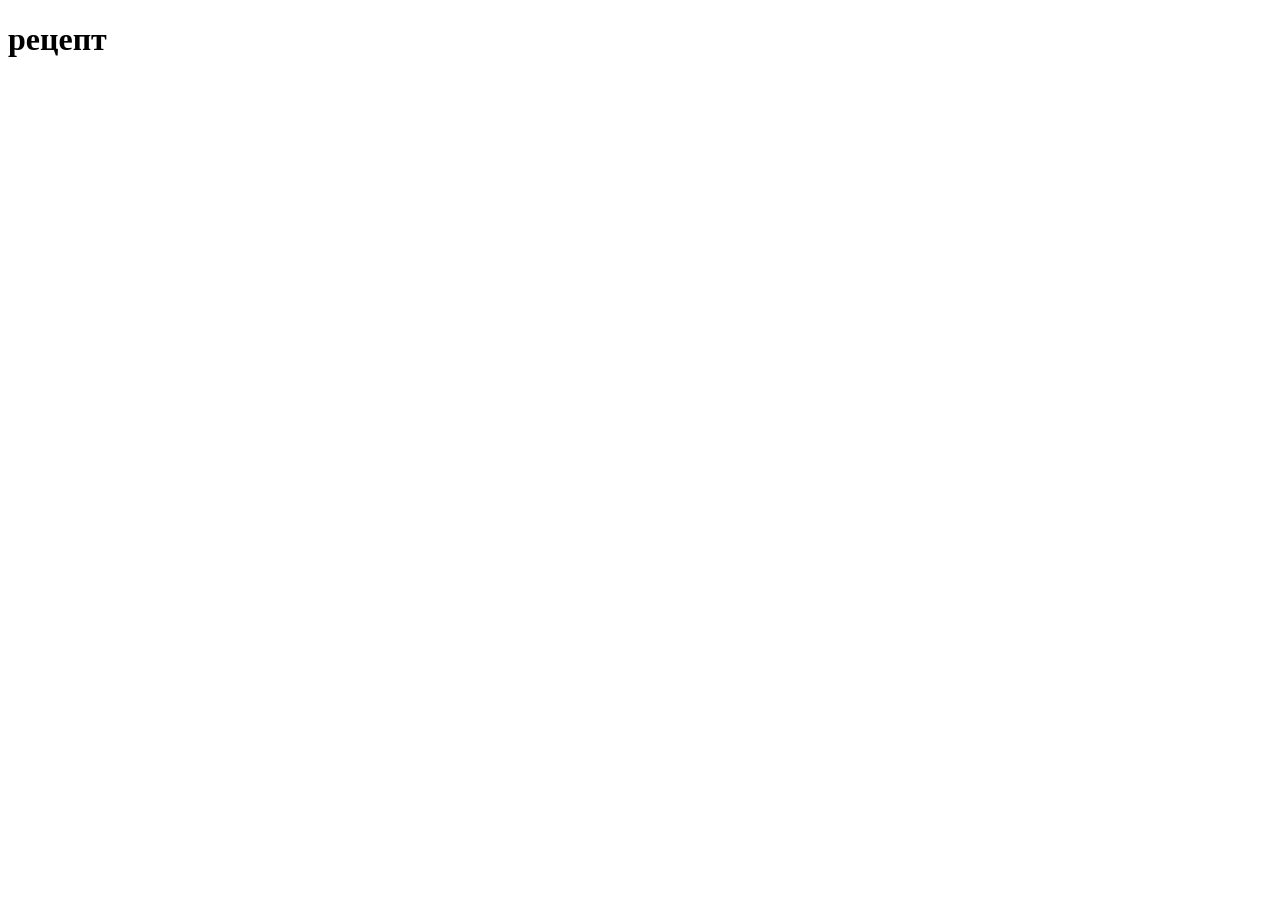
==== index.html @ b76c08ce "Add files via upload" ====
<!DOCTYPE html>
<html lang="en">
<head>
    <meta charset="UTF-8">
    <meta name="viewport" content="width=device-width, initial-scale=1.0">
    <title>cucumbers-website</title>
</head>
<body>
    <h1>рецепт</h1>
</body>
</html>
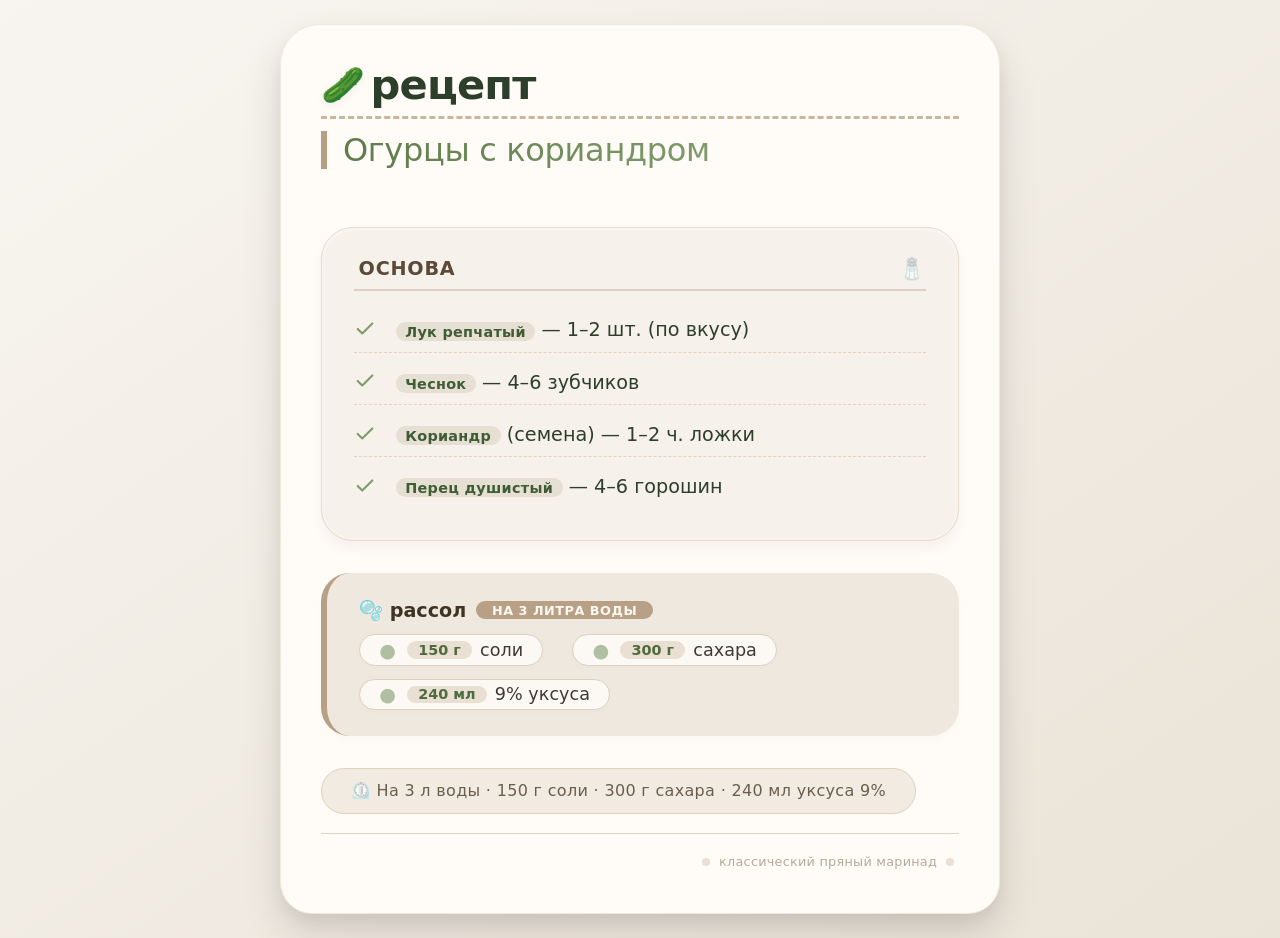
==== commit 2035b1da: "Update index.html" ====
--- a/index.html
+++ b/index.html
@@ -1,11 +1,54 @@
 <!DOCTYPE html>
-<html lang="en">
+<html lang="ru">
 <head>
-    <meta charset="UTF-8">
-    <meta name="viewport" content="width=device-width, initial-scale=1.0">
-    <title>cucumbers-website</title>
+  <meta charset="UTF-8">
+  <meta name="viewport" content="width=device-width, initial-scale=1.0">
+  <link rel="stylesheet" href="./css/style.css">
+  <title>Огурцы с кориандром · рецепт</title>
+  <style>
+    /* Общий сброс и шрифт */
+    
+  </style>
 </head>
 <body>
+  <div class="recipe-card">
     <h1>рецепт</h1>
+    <h2>Огурцы с кориандром</h2>
+    
+    <!-- Основной список ингредиентов (овощи, специи) -->
+    <div class="ingredient-list">
+      <h3> основа</h3>
+      <ul>
+        <li><strong>Лук репчатый</strong> — 1–2 шт. (по вкусу)</li>
+        <li><strong>Чеснок</strong> — 4–6 зубчиков</li>
+        <li><strong>Кориандр</strong> (семена) — 1–2 ч. ложки</li>
+        <li><strong>Перец душистый</strong> — 4–6 горошин</li>
+      </ul>
+    </div>
+
+    <!-- Рассол: вода, соль, сахар, уксус -->
+    <div class="brine-list">
+      <div class="brine-title">
+        🫧 рассол
+        <span>на 3 литра воды</span>
+      </div>
+      <ul class="brine-items">
+        <li><strong>150 г</strong> соли</li>
+        <li><strong>300 г</strong> сахара</li>
+        <li><strong>240 мл</strong> 9% уксуса</li>
+      </ul>
+    </div>
+
+    <!-- дополнительная информация (небольшая подсказка) -->
+    <div class="meta-note">
+      На 3 л воды · 150 г соли · 300 г сахара · 240 мл уксуса 9%
+    </div>
+
+    <footer>
+      <span class="decor-dot"></span> 
+      классический пряный маринад 
+      <span class="decor-dot"></span>
+    </footer>
+  </div>
 </body>
-</html>+</html>
--- a/css/style.css
+++ b/css/style.css
@@ -0,0 +1,276 @@
+* {
+      margin: 0;
+      padding: 0;
+      box-sizing: border-box;
+    }
+
+    body {
+      background: linear-gradient(145deg, #f8f5f0 0%, #eae3d7 100%);
+      min-height: 100vh;
+      display: flex;
+      justify-content: center;
+      align-items: center;
+      font-family: 'Segoe UI', Roboto, system-ui, -apple-system, sans-serif;
+      padding: 1.5rem;
+    }
+
+    /* Карточка рецепта */
+    .recipe-card {
+      max-width: 720px;
+      width: 100%;
+      background: #ffffffdd;
+      backdrop-filter: blur(6px);
+      background: #fffbf7;
+      border-radius: 2.5rem 2.5rem 2rem 2rem;
+      box-shadow: 0 20px 40px rgba(0, 0, 0, 0.12), 0 8px 20px rgba(0, 0, 0, 0.06);
+      padding: 2.2rem 2.5rem 2.8rem;
+      transition: transform 0.2s ease;
+      border: 1px solid #f0e8dc;
+    }
+
+    .recipe-card:hover {
+      transform: scale(1.005);
+      box-shadow: 0 28px 48px rgba(0, 0, 0, 0.10);
+    }
+
+    /* Заголовки */
+    h1 {
+      font-size: 2.6rem;
+      font-weight: 600;
+      letter-spacing: -0.02em;
+      color: #2d3e2b;
+      display: flex;
+      align-items: center;
+      gap: 0.4rem;
+      border-bottom: 3px dashed #c7b7a2;
+      padding-bottom: 0.4rem;
+      margin-bottom: 1rem;
+    }
+
+    h1::before {
+      content: "🥒";
+      font-size: 2.2rem;
+      filter: drop-shadow(0 2px 4px rgba(0,0,0,0.05));
+    }
+
+    h2 {
+      font-size: 2rem;
+      font-weight: 500;
+      color: #4e5f3e;
+      margin-top: -0.2rem;
+      margin-bottom: 1.8rem;
+      padding-left: 0.1rem;
+      letter-spacing: -0.01em;
+      background: linear-gradient(to right, #5d7a4a, #7f9a6b);
+      background-clip: text;
+      -webkit-background-clip: text;
+      -webkit-text-fill-color: transparent;
+      display: inline-block;
+      border-left: 6px solid #b5a084;
+      padding-left: 1rem;
+    }
+
+    /* Группа ингредиентов (список) */
+    .ingredient-list {
+      background: #f6f1ea;
+      border-radius: 2rem;
+      padding: 1.8rem 2rem 2rem;
+      margin: 1.8rem 0 2rem;
+      box-shadow: inset 0 1px 4px rgba(255, 255, 255, 0.8), 0 8px 12px rgba(100, 80, 60, 0.06);
+      border: 1px solid #e6dbcd;
+    }
+
+    .ingredient-list h3 {
+      font-size: 1.2rem;
+      font-weight: 600;
+      text-transform: uppercase;
+      letter-spacing: 0.04em;
+      color: #5b4a38;
+      margin-bottom: 1.2rem;
+      display: flex;
+      align-items: center;
+      gap: 0.5rem;
+      border-bottom: 2px solid #dacfc1;
+      padding-bottom: 0.5rem;
+    }
+
+    .ingredient-list h3::after {
+      content: "🧂";
+      font-size: 1.3rem;
+      margin-left: auto;
+      opacity: 0.6;
+    }
+
+    /* Список ингредиентов — стильный маркированный */
+    .ingredient-list ul {
+      list-style: none;
+      display: flex;
+      flex-direction: column;
+      gap: 0.6rem;
+    }
+
+    .ingredient-list li {
+      font-size: 1.2rem;
+      padding: 0.4rem 0.2rem 0.4rem 2.4rem;
+      background: url('data:image/svg+xml;utf8,<svg xmlns="http://www.w3.org/2000/svg" width="18" height="18" viewBox="0 0 24 24" fill="none" stroke="%237f9a6b" stroke-width="2.2" stroke-linecap="round" stroke-linejoin="round"><path d="M20 7L9 18l-5-5"/></svg>') left center no-repeat;
+      background-size: 1.4rem;
+      background-position: 0 0.45rem;
+      color: #2d3e2b;
+      font-weight: 450;
+      border-bottom: 1px dashed #e2d4c4;
+      transition: all 0.1s;
+      line-height: 1.5;
+    }
+
+    .ingredient-list li:last-child {
+      border-bottom: none;
+    }
+
+    .ingredient-list li strong {
+      font-weight: 600;
+      color: #3f5c34;
+      background: #e6dfd3;
+      padding: 0.1rem 0.6rem;
+      border-radius: 40px;
+      font-size: 0.9rem;
+      letter-spacing: 0.02em;
+      margin-left: 0.2rem;
+    }
+
+    /* Блок с водой, солью, сахаром, уксусом — отдельный список */
+    .brine-list {
+      margin-top: 1.8rem;
+      background: #efe8de;
+      border-radius: 1.8rem;
+      padding: 1.6rem 2rem;
+      border-left: 6px solid #b7a086;
+      box-shadow: 0 4px 6px rgba(0, 0, 0, 0.02);
+    }
+
+    .brine-list .brine-title {
+      font-weight: 600;
+      font-size: 1.2rem;
+      color: #3f3324;
+      display: flex;
+      align-items: center;
+      gap: 0.6rem;
+      margin-bottom: 0.8rem;
+    }
+
+    .brine-list .brine-title span {
+      background: #b7a086;
+      color: #fcf7f0;
+      padding: 0.1rem 1rem;
+      border-radius: 40px;
+      font-size: 0.8rem;
+      letter-spacing: 0.04em;
+      text-transform: uppercase;
+    }
+
+    .brine-items {
+      display: flex;
+      flex-wrap: wrap;
+      gap: 0.8rem 1.8rem;
+      list-style: none;
+      padding-left: 0;
+    }
+
+    .brine-items li {
+      font-size: 1.1rem;
+      background: #fcf9f4;
+      padding: 0.2rem 1.2rem 0.2rem 1.2rem;
+      border-radius: 60px;
+      box-shadow: 0 1px 6px rgba(0, 0, 0, 0.02);
+      border: 1px solid #ddd0be;
+      color: #3f3a32;
+      display: flex;
+      align-items: center;
+      gap: 0.5rem;
+    }
+
+    .brine-items li::before {
+      content: "●";
+      color: #7f9a6b;
+      font-size: 1.2rem;
+      font-weight: 300;
+      opacity: 0.6;
+    }
+
+    .brine-items li strong {
+      font-weight: 600;
+      color: #4f6b3d;
+      background: #e9dfd2;
+      padding: 0.05rem 0.7rem;
+      border-radius: 40px;
+      font-size: 0.9rem;
+      margin-left: 0.2rem;
+    }
+
+    /* дополнительный акцент */
+    .meta-note {
+      margin-top: 2rem;
+      font-size: 1rem;
+      color: #6a5e4e;
+      background: #f2ebe2;
+      padding: 0.8rem 1.8rem;
+      border-radius: 60px;
+      display: inline-block;
+      border: 1px solid #ddd0be;
+      letter-spacing: 0.02em;
+    }
+
+    .meta-note::before {
+      content: "⏲️ ";
+      opacity: 0.7;
+    }
+
+    /* адаптивность */
+    @media (max-width: 550px) {
+      .recipe-card {
+        padding: 1.5rem;
+      }
+      h1 {
+        font-size: 2.2rem;
+      }
+      h2 {
+        font-size: 1.6rem;
+        padding-left: 0.6rem;
+      }
+      .ingredient-list {
+        padding: 1.2rem 1.2rem;
+      }
+      .ingredient-list li {
+        font-size: 1rem;
+        padding-left: 2rem;
+        background-size: 1.2rem;
+        background-position: 0 0.5rem;
+      }
+      .brine-items {
+        gap: 0.5rem;
+      }
+      .brine-items li {
+        font-size: 0.95rem;
+        padding: 0.2rem 0.9rem;
+      }
+    }
+
+    /* украшение */
+    .decor-dot {
+      display: inline-block;
+      width: 8px;
+      height: 8px;
+      background: #b7a086;
+      border-radius: 50%;
+      margin: 0 0.3rem;
+      opacity: 0.3;
+    }
+
+    footer {
+      margin-top: 1.2rem;
+      font-size: 0.8rem;
+      color: #b7a99a;
+      text-align: right;
+      letter-spacing: 0.02em;
+      border-top: 1px solid #e1d4c5;
+      padding-top: 1.2rem;
+    }
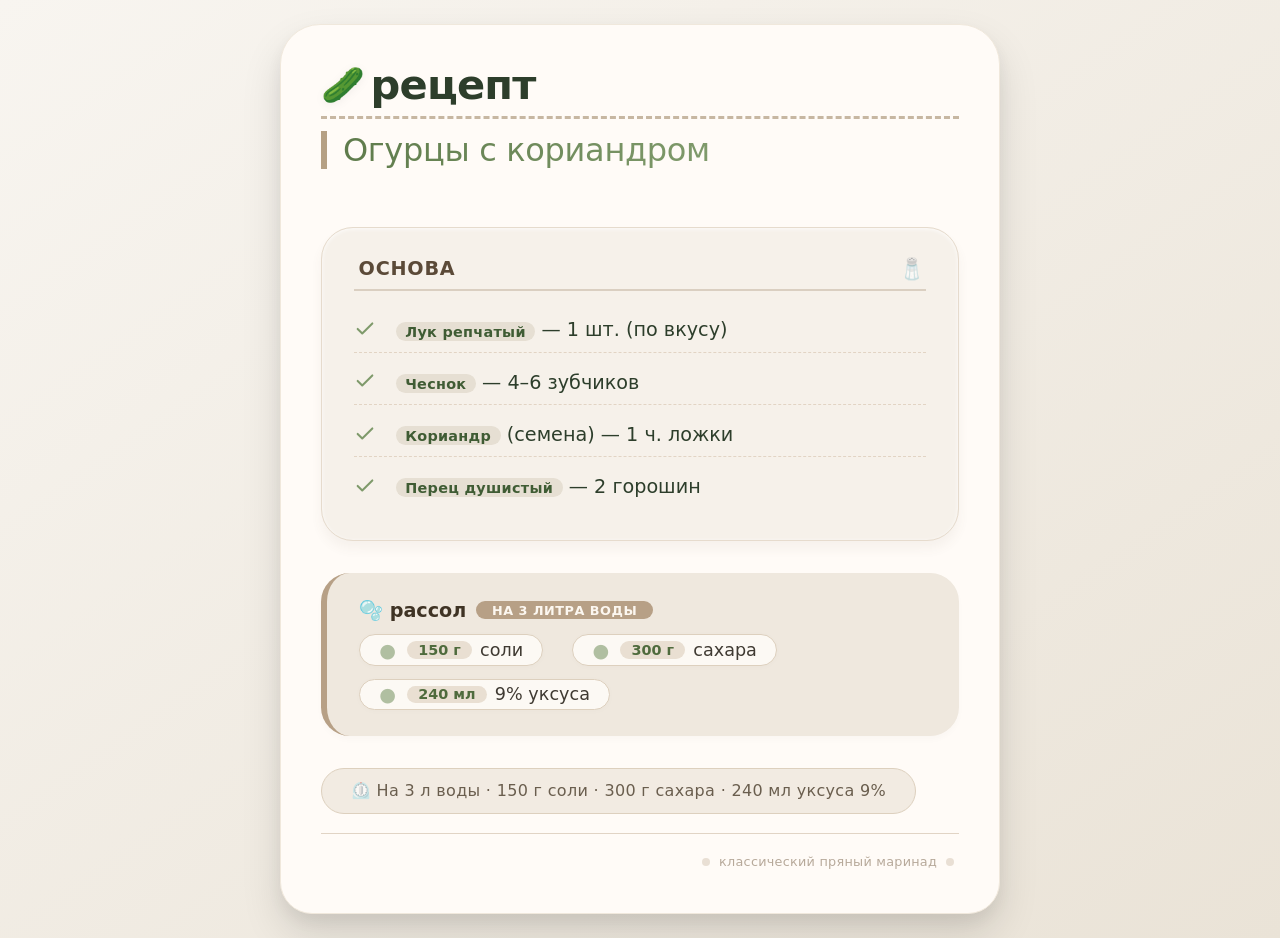
==== commit 2a06c1a9: "Update index.html" ====
--- a/index.html
+++ b/index.html
@@ -19,10 +19,10 @@
     <div class="ingredient-list">
       <h3> основа</h3>
       <ul>
-        <li><strong>Лук репчатый</strong> — 1–2 шт. (по вкусу)</li>
+        <li><strong>Лук репчатый</strong> — 1 шт. (по вкусу)</li>
         <li><strong>Чеснок</strong> — 4–6 зубчиков</li>
-        <li><strong>Кориандр</strong> (семена) — 1–2 ч. ложки</li>
-        <li><strong>Перец душистый</strong> — 4–6 горошин</li>
+        <li><strong>Кориандр</strong> (семена) — 1 ч. ложки</li>
+        <li><strong>Перец душистый</strong> — 2 горошин</li>
       </ul>
     </div>
 
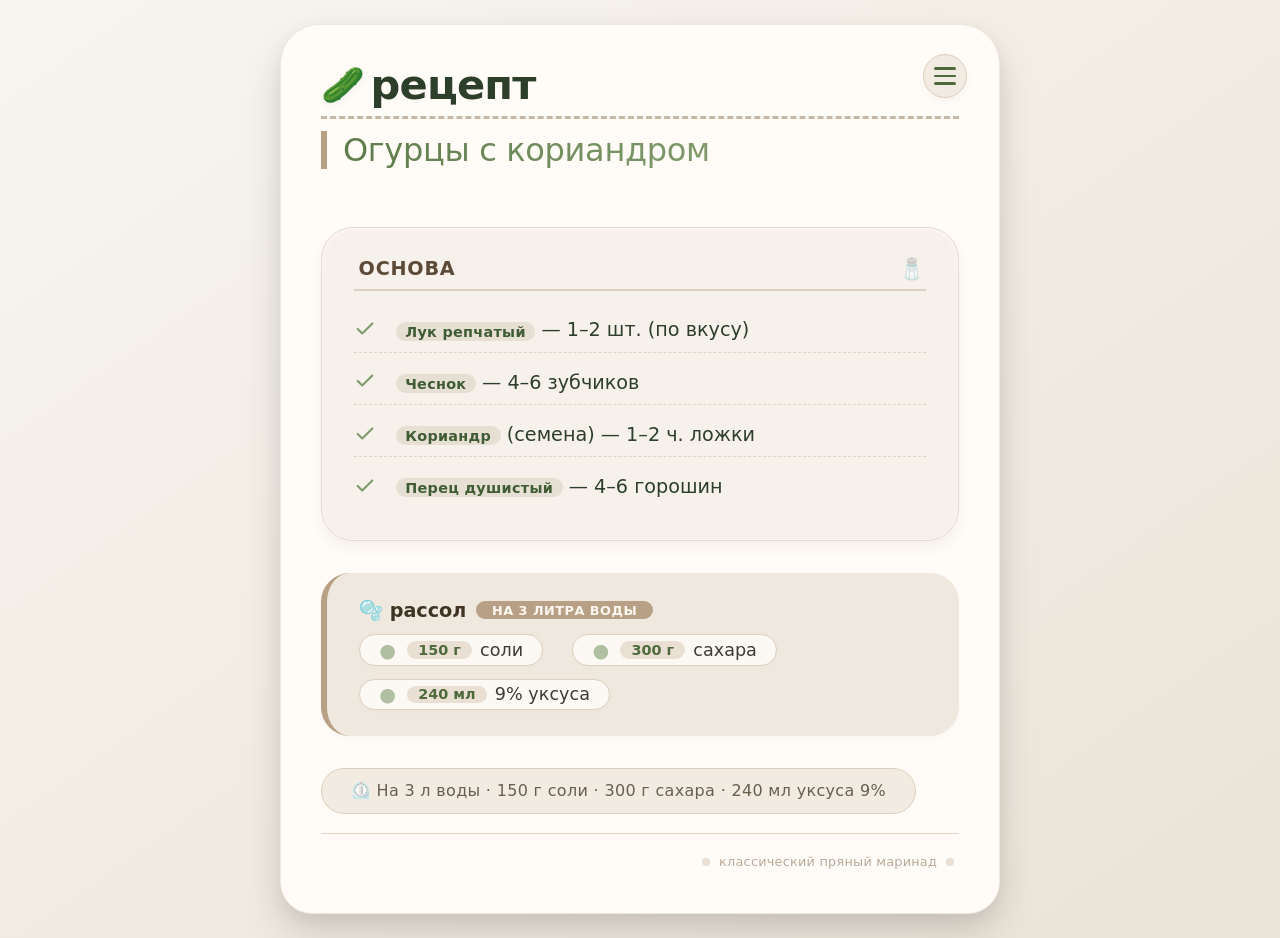
==== commit 990beb66: "Add files via upload" ====
--- a/index.html
+++ b/index.html
@@ -4,29 +4,53 @@
   <meta charset="UTF-8">
   <meta name="viewport" content="width=device-width, initial-scale=1.0">
   <link rel="stylesheet" href="./css/style.css">
+  <link rel="stylesheet" href="./css/LightNight.css">
+  <script src="/js/burger.js"></script>
   <title>Огурцы с кориандром · рецепт</title>
   <style>
     /* Общий сброс и шрифт */
     
   </style>
 </head>
-<body>
-  <div class="recipe-card">
+<body><div class="recipe-card" id="app">
+  <!-- Бургер-кнопка -->
+  <div class="burger-btn" id="burgerBtn">
+    <span></span>
+    <span></span>
+    <span></span>
+  </div>
+
+  <!-- Выпадающее меню со ссылками на другие страницы -->
+  <div class="menu-overlay" id="menuOverlay">
+    <ul>
+      <li class="active-recipe">
+        <a href="index.html">
+          <span class="emoji-badge">🥒</span> Кориандр
+        </a>
+      </li>
+      <li>
+        <a href="cucumbersFinnish.html">
+          <span class="emoji-badge">🥒</span> По-фински
+        </a>
+      </li>
+    </ul>
+  </div>
+
+  <!-- ===== РЕЦЕПТ: Огурцы с кориандром ===== -->
+  <div class="recipe-content">
     <h1>рецепт</h1>
     <h2>Огурцы с кориандром</h2>
-    
-    <!-- Основной список ингредиентов (овощи, специи) -->
+
     <div class="ingredient-list">
       <h3> основа</h3>
       <ul>
-        <li><strong>Лук репчатый</strong> — 1 шт. (по вкусу)</li>
+        <li><strong>Лук репчатый</strong> — 1–2 шт. (по вкусу)</li>
         <li><strong>Чеснок</strong> — 4–6 зубчиков</li>
-        <li><strong>Кориандр</strong> (семена) — 1 ч. ложки</li>
-        <li><strong>Перец душистый</strong> — 2 горошин</li>
+        <li><strong>Кориандр</strong> (семена) — 1–2 ч. ложки</li>
+        <li><strong>Перец душистый</strong> — 4–6 горошин</li>
       </ul>
     </div>
 
-    <!-- Рассол: вода, соль, сахар, уксус -->
     <div class="brine-list">
       <div class="brine-title">
         🫧 рассол
@@ -39,7 +63,6 @@
       </ul>
     </div>
 
-    <!-- дополнительная информация (небольшая подсказка) -->
     <div class="meta-note">
       На 3 л воды · 150 г соли · 300 г сахара · 240 мл уксуса 9%
     </div>
@@ -50,5 +73,6 @@
       <span class="decor-dot"></span>
     </footer>
   </div>
+</div>
 </body>
-</html>
+</html>
--- a/css/style.css
+++ b/css/style.css
@@ -1,10 +1,47 @@
-* {
+/* Весь тот же CSS, что и выше */
+    * {
       margin: 0;
       padding: 0;
       box-sizing: border-box;
     }
 
     body {
+  transition: background var(--transition);
+}
+
+.recipe-card {
+  transition: transform 0.2s ease, background var(--transition), box-shadow var(--transition);
+}
+
+
+    /* ----- Переключатель темы в меню ----- */
+.theme-toggle-item {
+  border-top: 1px solid var(--list-item-border);
+  margin-top: 0.4rem;
+  padding-top: 0.4rem;
+  cursor: pointer;
+}
+
+.theme-toggle-item:hover {
+  background: var(--menu-item-hover);
+}
+
+.theme-toggle-item .theme-label {
+  display: flex;
+  align-items: center;
+  gap: 0.6rem;
+  width: 100%;
+}
+
+.theme-toggle-item .theme-icon {
+  font-size: 1.2rem;
+}
+
+.theme-toggle-item .theme-text {
+  flex: 1;
+}
+
+    body {
       background: linear-gradient(145deg, #f8f5f0 0%, #eae3d7 100%);
       min-height: 100vh;
       display: flex;
@@ -14,18 +51,16 @@
       padding: 1.5rem;
     }
 
-    /* Карточка рецепта */
     .recipe-card {
       max-width: 720px;
       width: 100%;
-      background: #ffffffdd;
-      backdrop-filter: blur(6px);
       background: #fffbf7;
       border-radius: 2.5rem 2.5rem 2rem 2rem;
       box-shadow: 0 20px 40px rgba(0, 0, 0, 0.12), 0 8px 20px rgba(0, 0, 0, 0.06);
       padding: 2.2rem 2.5rem 2.8rem;
       transition: transform 0.2s ease;
       border: 1px solid #f0e8dc;
+      position: relative;
     }
 
     .recipe-card:hover {
@@ -33,7 +68,123 @@
       box-shadow: 0 28px 48px rgba(0, 0, 0, 0.10);
     }
 
-    /* Заголовки */
+    .burger-btn {
+      position: absolute;
+      top: 1.8rem;
+      right: 2rem;
+      width: 44px;
+      height: 44px;
+      background: #f2ebe2;
+      border: 1px solid #ddd0be;
+      border-radius: 60px;
+      display: flex;
+      flex-direction: column;
+      justify-content: center;
+      align-items: center;
+      gap: 5px;
+      cursor: pointer;
+      transition: 0.2s;
+      box-shadow: 0 4px 8px rgba(0, 0, 0, 0.03);
+      z-index: 20;
+    }
+
+    .burger-btn:hover {
+      background: #e8dfd3;
+      transform: scale(1.04);
+      border-color: #b7a086;
+    }
+
+    .burger-btn span {
+      display: block;
+      width: 22px;
+      height: 2.5px;
+      background: #4f6b3d;
+      border-radius: 4px;
+      transition: 0.25s ease;
+    }
+
+    .burger-btn.open span:nth-child(1) {
+      transform: translateY(7.5px) rotate(45deg);
+    }
+    .burger-btn.open span:nth-child(2) {
+      opacity: 0;
+      transform: scaleX(0);
+    }
+    .burger-btn.open span:nth-child(3) {
+      transform: translateY(-7.5px) rotate(-45deg);
+    }
+
+    .menu-overlay {
+      position: absolute;
+      top: 5.5rem;
+      right: 2rem;
+      background: #fcf9f4;
+      border: 1px solid #ddd0be;
+      border-radius: 2rem;
+      padding: 0.8rem 0;
+      min-width: 200px;
+      box-shadow: 0 16px 32px rgba(0, 0, 0, 0.08);
+      opacity: 0;
+      visibility: hidden;
+      transform: translateY(-8px) scale(0.96);
+      transition: 0.2s ease;
+      z-index: 30;
+      backdrop-filter: blur(4px);
+      background: #faf6efdd;
+      border: 1px solid #dacfc1;
+    }
+
+    .menu-overlay.open {
+      opacity: 1;
+      visibility: visible;
+      transform: translateY(0) scale(1);
+    }
+
+    .menu-overlay ul {
+      list-style: none;
+      padding: 0.2rem 0.4rem;
+    }
+
+    .menu-overlay li {
+      padding: 0.5rem 1.8rem;
+      font-size: 1.05rem;
+      font-weight: 500;
+      color: #2d3e2b;
+      border-radius: 60px;
+      transition: 0.1s;
+      display: flex;
+      align-items: center;
+      gap: 0.6rem;
+      white-space: nowrap;
+    }
+
+    .menu-overlay li:hover {
+      background: #e6dbcd;
+      color: #1f2e1a;
+    }
+
+    .menu-overlay li a {
+      text-decoration: none;
+      color: inherit;
+      display: flex;
+      align-items: center;
+      gap: 0.6rem;
+      width: 100%;
+    }
+
+    .menu-overlay li.active-recipe {
+      background: #dacfc1;
+      font-weight: 600;
+      color: #1f331b;
+      border-left: 4px solid #7f9a6b;
+      border-radius: 60px;
+    }
+
+    .menu-overlay li .emoji-badge {
+      font-size: 1.2rem;
+      opacity: 0.7;
+    }
+
     h1 {
       font-size: 2.6rem;
       font-weight: 600;
@@ -70,7 +221,6 @@
       padding-left: 1rem;
     }
 
-    /* Группа ингредиентов (список) */
     .ingredient-list {
       background: #f6f1ea;
       border-radius: 2rem;
@@ -101,7 +251,6 @@
       opacity: 0.6;
     }
 
-    /* Список ингредиентов — стильный маркированный */
     .ingredient-list ul {
       list-style: none;
       display: flex;
@@ -118,7 +267,6 @@
       color: #2d3e2b;
       font-weight: 450;
       border-bottom: 1px dashed #e2d4c4;
-      transition: all 0.1s;
       line-height: 1.5;
     }
 
@@ -137,7 +285,6 @@
       margin-left: 0.2rem;
     }
 
-    /* Блок с водой, солью, сахаром, уксусом — отдельный список */
     .brine-list {
       margin-top: 1.8rem;
       background: #efe8de;
@@ -178,7 +325,7 @@
     .brine-items li {
       font-size: 1.1rem;
       background: #fcf9f4;
-      padding: 0.2rem 1.2rem 0.2rem 1.2rem;
+      padding: 0.2rem 1.2rem;
       border-radius: 60px;
       box-shadow: 0 1px 6px rgba(0, 0, 0, 0.02);
       border: 1px solid #ddd0be;
@@ -206,7 +353,6 @@
       margin-left: 0.2rem;
     }
 
-    /* дополнительный акцент */
     .meta-note {
       margin-top: 2rem;
       font-size: 1rem;
@@ -224,37 +370,16 @@
       opacity: 0.7;
     }
 
-    /* адаптивность */
-    @media (max-width: 550px) {
-      .recipe-card {
-        padding: 1.5rem;
-      }
-      h1 {
-        font-size: 2.2rem;
-      }
-      h2 {
-        font-size: 1.6rem;
-        padding-left: 0.6rem;
-      }
-      .ingredient-list {
-        padding: 1.2rem 1.2rem;
-      }
-      .ingredient-list li {
-        font-size: 1rem;
-        padding-left: 2rem;
-        background-size: 1.2rem;
-        background-position: 0 0.5rem;
-      }
-      .brine-items {
-        gap: 0.5rem;
-      }
-      .brine-items li {
-        font-size: 0.95rem;
-        padding: 0.2rem 0.9rem;
-      }
-    }
-
-    /* украшение */
+    footer {
+      margin-top: 1.2rem;
+      font-size: 0.8rem;
+      color: #b7a99a;
+      text-align: right;
+      letter-spacing: 0.02em;
+      border-top: 1px solid #e1d4c5;
+      padding-top: 1.2rem;
+    }
+
     .decor-dot {
       display: inline-block;
       width: 8px;
@@ -265,12 +390,45 @@
       opacity: 0.3;
     }
 
-    footer {
-      margin-top: 1.2rem;
-      font-size: 0.8rem;
-      color: #b7a99a;
-      text-align: right;
-      letter-spacing: 0.02em;
-      border-top: 1px solid #e1d4c5;
-      padding-top: 1.2rem;
+    @media (max-width: 550px) {
+      .recipe-card {
+        padding: 1.5rem;
+      }
+      h1 {
+        font-size: 2.2rem;
+      }
+      h2 {
+        font-size: 1.6rem;
+        padding-left: 0.6rem;
+      }
+      .ingredient-list {
+        padding: 1.2rem;
+      }
+      .ingredient-list li {
+        font-size: 1rem;
+        padding-left: 2rem;
+        background-size: 1.2rem;
+        background-position: 0 0.5rem;
+      }
+      .brine-items {
+        gap: 0.5rem;
+      }
+      .brine-items li {
+        font-size: 0.95rem;
+        padding: 0.2rem 0.9rem;
+      }
+      .burger-btn {
+        top: 1.2rem;
+        right: 1.2rem;
+        width: 40px;
+        height: 40px;
+      }
+      .menu-overlay {
+        right: 1.2rem;
+        min-width: 170px;
+      }
+      .menu-overlay li {
+        padding: 0.4rem 1.2rem;
+        font-size: 0.95rem;
+      }
     }
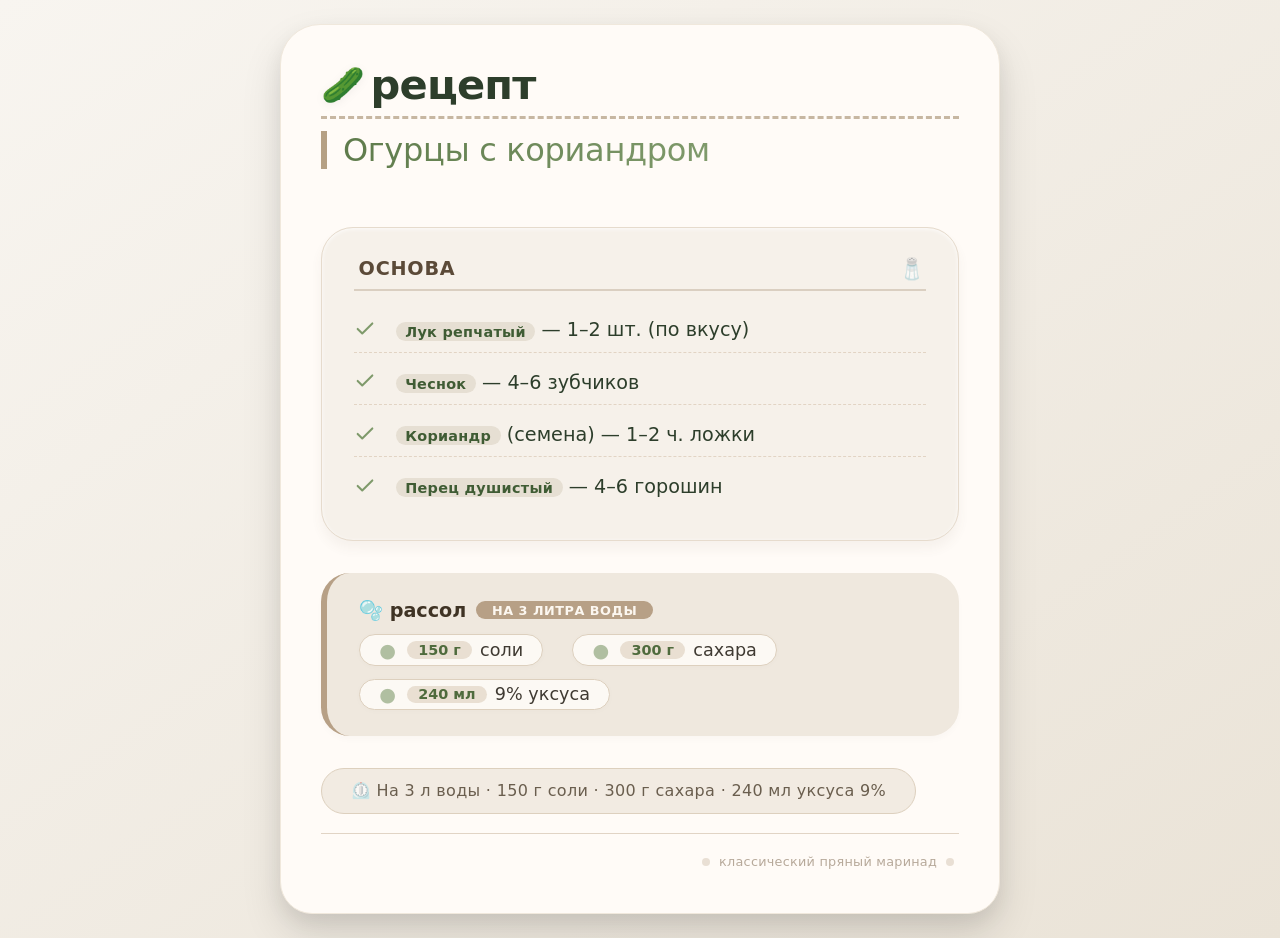
==== commit 4423faae: "Add files via upload" ====
--- a/index.html
+++ b/index.html
@@ -4,23 +4,24 @@
   <meta charset="UTF-8">
   <meta name="viewport" content="width=device-width, initial-scale=1.0">
   <link rel="stylesheet" href="./css/style.css">
-  <link rel="stylesheet" href="./css/LightNight.css">
-  <script src="/js/burger.js"></script>
+  
+  <script src="./js/burger.js"></script>
   <title>Огурцы с кориандром · рецепт</title>
   <style>
     /* Общий сброс и шрифт */
     
   </style>
 </head>
-<body><div class="recipe-card" id="app">
-  <!-- Бургер-кнопка -->
-  <div class="burger-btn" id="burgerBtn">
+<!-- Бургер-кнопка -->
+ <body><div class="recipe-card" id="app">
+  
+  <!-- <div class="burger-btn" id="burgerBtn">
     <span></span>
     <span></span>
     <span></span>
   </div>
 
-  <!-- Выпадающее меню со ссылками на другие страницы -->
+ 
   <div class="menu-overlay" id="menuOverlay">
     <ul>
       <li class="active-recipe">
@@ -34,7 +35,7 @@
         </a>
       </li>
     </ul>
-  </div>
+  </div> -->
 
   <!-- ===== РЕЦЕПТ: Огурцы с кориандром ===== -->
   <div class="recipe-content">
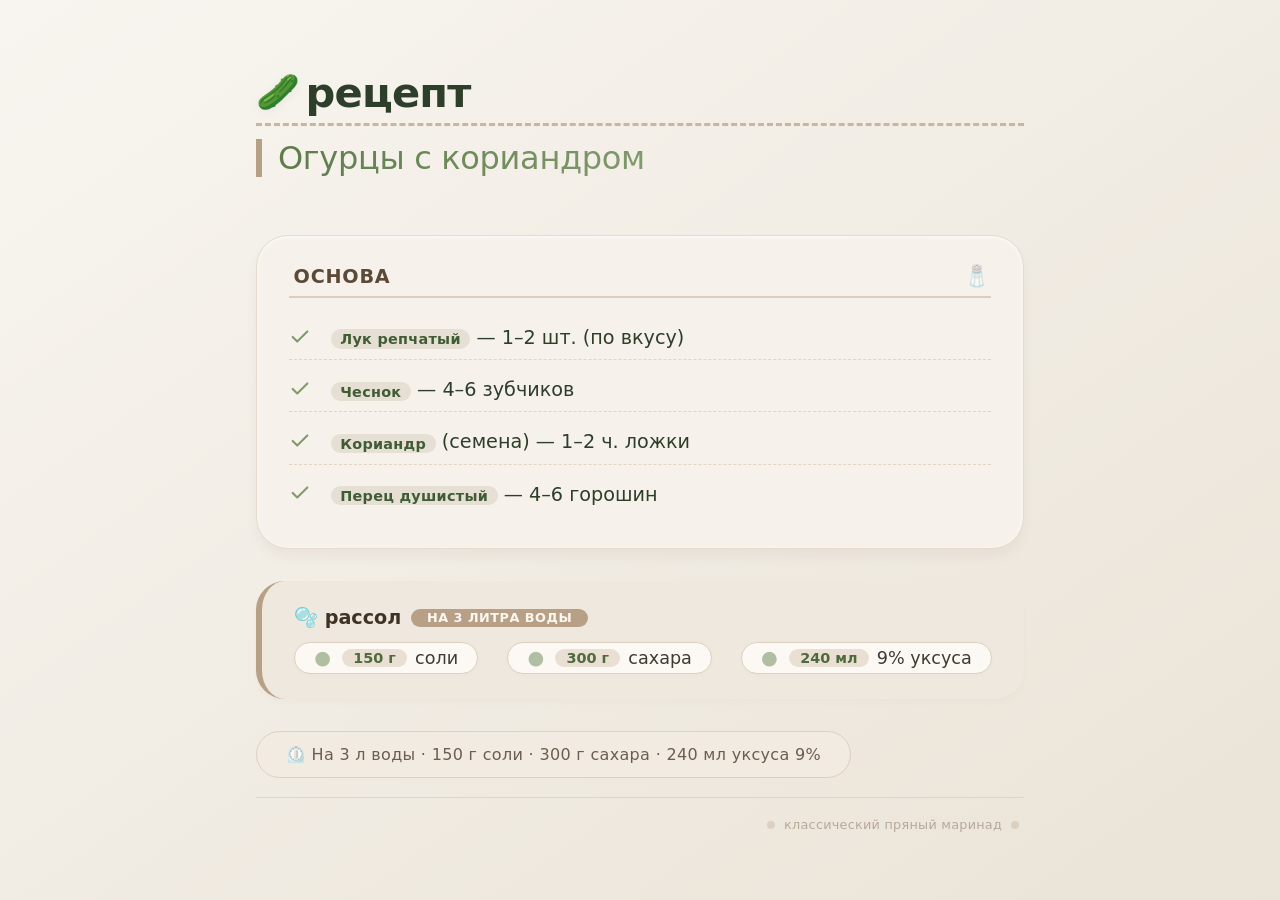
==== commit 848f733a: "Initial commit for existing project" ====
--- a/index.html
+++ b/index.html
@@ -1,79 +1,79 @@
-<!DOCTYPE html>
-<html lang="ru">
-<head>
-  <meta charset="UTF-8">
-  <meta name="viewport" content="width=device-width, initial-scale=1.0">
-  <link rel="stylesheet" href="./css/style.css">
-  
-  <script src="./js/burger.js"></script>
-  <title>Огурцы с кориандром · рецепт</title>
-  <style>
-    /* Общий сброс и шрифт */
-    
-  </style>
-</head>
-<!-- Бургер-кнопка -->
- <body><div class="recipe-card" id="app">
-  
-  <!-- <div class="burger-btn" id="burgerBtn">
-    <span></span>
-    <span></span>
-    <span></span>
-  </div>
-
- 
-  <div class="menu-overlay" id="menuOverlay">
-    <ul>
-      <li class="active-recipe">
-        <a href="index.html">
-          <span class="emoji-badge">🥒</span> Кориандр
-        </a>
-      </li>
-      <li>
-        <a href="cucumbersFinnish.html">
-          <span class="emoji-badge">🥒</span> По-фински
-        </a>
-      </li>
-    </ul>
-  </div> -->
-
-  <!-- ===== РЕЦЕПТ: Огурцы с кориандром ===== -->
-  <div class="recipe-content">
-    <h1>рецепт</h1>
-    <h2>Огурцы с кориандром</h2>
-
-    <div class="ingredient-list">
-      <h3> основа</h3>
-      <ul>
-        <li><strong>Лук репчатый</strong> — 1–2 шт. (по вкусу)</li>
-        <li><strong>Чеснок</strong> — 4–6 зубчиков</li>
-        <li><strong>Кориандр</strong> (семена) — 1–2 ч. ложки</li>
-        <li><strong>Перец душистый</strong> — 4–6 горошин</li>
-      </ul>
-    </div>
-
-    <div class="brine-list">
-      <div class="brine-title">
-        🫧 рассол
-        <span>на 3 литра воды</span>
-      </div>
-      <ul class="brine-items">
-        <li><strong>150 г</strong> соли</li>
-        <li><strong>300 г</strong> сахара</li>
-        <li><strong>240 мл</strong> 9% уксуса</li>
-      </ul>
-    </div>
-
-    <div class="meta-note">
-      На 3 л воды · 150 г соли · 300 г сахара · 240 мл уксуса 9%
-    </div>
-
-    <footer>
-      <span class="decor-dot"></span> 
-      классический пряный маринад 
-      <span class="decor-dot"></span>
-    </footer>
-  </div>
-</div>
-</body>
+<!DOCTYPE html>
+<html lang="ru">
+<head>
+  <meta charset="UTF-8">
+  <meta name="viewport" content="width=device-width, initial-scale=1.0">
+  <link rel="stylesheet" href="./css/style.css">
+  
+  <script src="./js/burger.js"></script>
+  <title>Огурцы с кориандром · рецепт</title>
+  <style>
+    /* Общий сброс и шрифт */
+    
+  </style>
+</head>
+<!-- Бургер-кнопка -->
+<!-- <body><div class="recipe-card" id="app">
+  
+  <div class="burger-btn" id="burgerBtn">
+    <span></span>
+    <span></span>
+    <span></span>
+  </div>
+
+ 
+  <div class="menu-overlay" id="menuOverlay">
+    <ul>
+      <li class="active-recipe">
+        <a href="index.html">
+          <span class="emoji-badge">🥒</span> Кориандр
+        </a>
+      </li>
+      <li>
+        <a href="cucumbersFinnish.html">
+          <span class="emoji-badge">🥒</span> По-фински
+        </a>
+      </li>
+    </ul>
+  </div> -->
+
+  <!-- ===== РЕЦЕПТ: Огурцы с кориандром ===== -->
+  <div class="recipe-content">
+    <h1>рецепт</h1>
+    <h2>Огурцы с кориандром</h2>
+
+    <div class="ingredient-list">
+      <h3> основа</h3>
+      <ul>
+        <li><strong>Лук репчатый</strong> — 1–2 шт. (по вкусу)</li>
+        <li><strong>Чеснок</strong> — 4–6 зубчиков</li>
+        <li><strong>Кориандр</strong> (семена) — 1–2 ч. ложки</li>
+        <li><strong>Перец душистый</strong> — 4–6 горошин</li>
+      </ul>
+    </div>
+
+    <div class="brine-list">
+      <div class="brine-title">
+        🫧 рассол
+        <span>на 3 литра воды</span>
+      </div>
+      <ul class="brine-items">
+        <li><strong>150 г</strong> соли</li>
+        <li><strong>300 г</strong> сахара</li>
+        <li><strong>240 мл</strong> 9% уксуса</li>
+      </ul>
+    </div>
+
+    <div class="meta-note">
+      На 3 л воды · 150 г соли · 300 г сахара · 240 мл уксуса 9%
+    </div>
+
+    <footer>
+      <span class="decor-dot"></span> 
+      классический пряный маринад 
+      <span class="decor-dot"></span>
+    </footer>
+  </div>
+</div>
+</body>
 </html>
--- a/css/style.css
+++ b/css/style.css
@@ -1,434 +1,434 @@
-/* Весь тот же CSS, что и выше */
-    * {
-      margin: 0;
-      padding: 0;
-      box-sizing: border-box;
-    }
-
-    body {
-  transition: background var(--transition);
-}
-
-.recipe-card {
-  transition: transform 0.2s ease, background var(--transition), box-shadow var(--transition);
-}
-
-
-    /* ----- Переключатель темы в меню ----- */
-.theme-toggle-item {
-  border-top: 1px solid var(--list-item-border);
-  margin-top: 0.4rem;
-  padding-top: 0.4rem;
-  cursor: pointer;
-}
-
-.theme-toggle-item:hover {
-  background: var(--menu-item-hover);
-}
-
-.theme-toggle-item .theme-label {
-  display: flex;
-  align-items: center;
-  gap: 0.6rem;
-  width: 100%;
-}
-
-.theme-toggle-item .theme-icon {
-  font-size: 1.2rem;
-}
-
-.theme-toggle-item .theme-text {
-  flex: 1;
-}
-
-    body {
-      background: linear-gradient(145deg, #f8f5f0 0%, #eae3d7 100%);
-      min-height: 100vh;
-      display: flex;
-      justify-content: center;
-      align-items: center;
-      font-family: 'Segoe UI', Roboto, system-ui, -apple-system, sans-serif;
-      padding: 1.5rem;
-    }
-
-    .recipe-card {
-      max-width: 720px;
-      width: 100%;
-      background: #fffbf7;
-      border-radius: 2.5rem 2.5rem 2rem 2rem;
-      box-shadow: 0 20px 40px rgba(0, 0, 0, 0.12), 0 8px 20px rgba(0, 0, 0, 0.06);
-      padding: 2.2rem 2.5rem 2.8rem;
-      transition: transform 0.2s ease;
-      border: 1px solid #f0e8dc;
-      position: relative;
-    }
-
-    .recipe-card:hover {
-      transform: scale(1.005);
-      box-shadow: 0 28px 48px rgba(0, 0, 0, 0.10);
-    }
-
-    .burger-btn {
-      position: absolute;
-      top: 1.8rem;
-      right: 2rem;
-      width: 44px;
-      height: 44px;
-      background: #f2ebe2;
-      border: 1px solid #ddd0be;
-      border-radius: 60px;
-      display: flex;
-      flex-direction: column;
-      justify-content: center;
-      align-items: center;
-      gap: 5px;
-      cursor: pointer;
-      transition: 0.2s;
-      box-shadow: 0 4px 8px rgba(0, 0, 0, 0.03);
-      z-index: 20;
-    }
-
-    .burger-btn:hover {
-      background: #e8dfd3;
-      transform: scale(1.04);
-      border-color: #b7a086;
-    }
-
-    .burger-btn span {
-      display: block;
-      width: 22px;
-      height: 2.5px;
-      background: #4f6b3d;
-      border-radius: 4px;
-      transition: 0.25s ease;
-    }
-
-    .burger-btn.open span:nth-child(1) {
-      transform: translateY(7.5px) rotate(45deg);
-    }
-    .burger-btn.open span:nth-child(2) {
-      opacity: 0;
-      transform: scaleX(0);
-    }
-    .burger-btn.open span:nth-child(3) {
-      transform: translateY(-7.5px) rotate(-45deg);
-    }
-
-    .menu-overlay {
-      position: absolute;
-      top: 5.5rem;
-      right: 2rem;
-      background: #fcf9f4;
-      border: 1px solid #ddd0be;
-      border-radius: 2rem;
-      padding: 0.8rem 0;
-      min-width: 200px;
-      box-shadow: 0 16px 32px rgba(0, 0, 0, 0.08);
-      opacity: 0;
-      visibility: hidden;
-      transform: translateY(-8px) scale(0.96);
-      transition: 0.2s ease;
-      z-index: 30;
-      backdrop-filter: blur(4px);
-      background: #faf6efdd;
-      border: 1px solid #dacfc1;
-    }
-
-    .menu-overlay.open {
-      opacity: 1;
-      visibility: visible;
-      transform: translateY(0) scale(1);
-    }
-
-    .menu-overlay ul {
-      list-style: none;
-      padding: 0.2rem 0.4rem;
-    }
-
-    .menu-overlay li {
-      padding: 0.5rem 1.8rem;
-      font-size: 1.05rem;
-      font-weight: 500;
-      color: #2d3e2b;
-      border-radius: 60px;
-      transition: 0.1s;
-      display: flex;
-      align-items: center;
-      gap: 0.6rem;
-      white-space: nowrap;
-    }
-
-    .menu-overlay li:hover {
-      background: #e6dbcd;
-      color: #1f2e1a;
-    }
-
-    .menu-overlay li a {
-      text-decoration: none;
-      color: inherit;
-      display: flex;
-      align-items: center;
-      gap: 0.6rem;
-      width: 100%;
-    }
-
-    .menu-overlay li.active-recipe {
-      background: #dacfc1;
-      font-weight: 600;
-      color: #1f331b;
-      border-left: 4px solid #7f9a6b;
-      border-radius: 60px;
-    }
-
-    .menu-overlay li .emoji-badge {
-      font-size: 1.2rem;
-      opacity: 0.7;
-    }
-
-    h1 {
-      font-size: 2.6rem;
-      font-weight: 600;
-      letter-spacing: -0.02em;
-      color: #2d3e2b;
-      display: flex;
-      align-items: center;
-      gap: 0.4rem;
-      border-bottom: 3px dashed #c7b7a2;
-      padding-bottom: 0.4rem;
-      margin-bottom: 1rem;
-    }
-
-    h1::before {
-      content: "🥒";
-      font-size: 2.2rem;
-      filter: drop-shadow(0 2px 4px rgba(0,0,0,0.05));
-    }
-
-    h2 {
-      font-size: 2rem;
-      font-weight: 500;
-      color: #4e5f3e;
-      margin-top: -0.2rem;
-      margin-bottom: 1.8rem;
-      padding-left: 0.1rem;
-      letter-spacing: -0.01em;
-      background: linear-gradient(to right, #5d7a4a, #7f9a6b);
-      background-clip: text;
-      -webkit-background-clip: text;
-      -webkit-text-fill-color: transparent;
-      display: inline-block;
-      border-left: 6px solid #b5a084;
-      padding-left: 1rem;
-    }
-
-    .ingredient-list {
-      background: #f6f1ea;
-      border-radius: 2rem;
-      padding: 1.8rem 2rem 2rem;
-      margin: 1.8rem 0 2rem;
-      box-shadow: inset 0 1px 4px rgba(255, 255, 255, 0.8), 0 8px 12px rgba(100, 80, 60, 0.06);
-      border: 1px solid #e6dbcd;
-    }
-
-    .ingredient-list h3 {
-      font-size: 1.2rem;
-      font-weight: 600;
-      text-transform: uppercase;
-      letter-spacing: 0.04em;
-      color: #5b4a38;
-      margin-bottom: 1.2rem;
-      display: flex;
-      align-items: center;
-      gap: 0.5rem;
-      border-bottom: 2px solid #dacfc1;
-      padding-bottom: 0.5rem;
-    }
-
-    .ingredient-list h3::after {
-      content: "🧂";
-      font-size: 1.3rem;
-      margin-left: auto;
-      opacity: 0.6;
-    }
-
-    .ingredient-list ul {
-      list-style: none;
-      display: flex;
-      flex-direction: column;
-      gap: 0.6rem;
-    }
-
-    .ingredient-list li {
-      font-size: 1.2rem;
-      padding: 0.4rem 0.2rem 0.4rem 2.4rem;
-      background: url('data:image/svg+xml;utf8,<svg xmlns="http://www.w3.org/2000/svg" width="18" height="18" viewBox="0 0 24 24" fill="none" stroke="%237f9a6b" stroke-width="2.2" stroke-linecap="round" stroke-linejoin="round"><path d="M20 7L9 18l-5-5"/></svg>') left center no-repeat;
-      background-size: 1.4rem;
-      background-position: 0 0.45rem;
-      color: #2d3e2b;
-      font-weight: 450;
-      border-bottom: 1px dashed #e2d4c4;
-      line-height: 1.5;
-    }
-
-    .ingredient-list li:last-child {
-      border-bottom: none;
-    }
-
-    .ingredient-list li strong {
-      font-weight: 600;
-      color: #3f5c34;
-      background: #e6dfd3;
-      padding: 0.1rem 0.6rem;
-      border-radius: 40px;
-      font-size: 0.9rem;
-      letter-spacing: 0.02em;
-      margin-left: 0.2rem;
-    }
-
-    .brine-list {
-      margin-top: 1.8rem;
-      background: #efe8de;
-      border-radius: 1.8rem;
-      padding: 1.6rem 2rem;
-      border-left: 6px solid #b7a086;
-      box-shadow: 0 4px 6px rgba(0, 0, 0, 0.02);
-    }
-
-    .brine-list .brine-title {
-      font-weight: 600;
-      font-size: 1.2rem;
-      color: #3f3324;
-      display: flex;
-      align-items: center;
-      gap: 0.6rem;
-      margin-bottom: 0.8rem;
-    }
-
-    .brine-list .brine-title span {
-      background: #b7a086;
-      color: #fcf7f0;
-      padding: 0.1rem 1rem;
-      border-radius: 40px;
-      font-size: 0.8rem;
-      letter-spacing: 0.04em;
-      text-transform: uppercase;
-    }
-
-    .brine-items {
-      display: flex;
-      flex-wrap: wrap;
-      gap: 0.8rem 1.8rem;
-      list-style: none;
-      padding-left: 0;
-    }
-
-    .brine-items li {
-      font-size: 1.1rem;
-      background: #fcf9f4;
-      padding: 0.2rem 1.2rem;
-      border-radius: 60px;
-      box-shadow: 0 1px 6px rgba(0, 0, 0, 0.02);
-      border: 1px solid #ddd0be;
-      color: #3f3a32;
-      display: flex;
-      align-items: center;
-      gap: 0.5rem;
-    }
-
-    .brine-items li::before {
-      content: "●";
-      color: #7f9a6b;
-      font-size: 1.2rem;
-      font-weight: 300;
-      opacity: 0.6;
-    }
-
-    .brine-items li strong {
-      font-weight: 600;
-      color: #4f6b3d;
-      background: #e9dfd2;
-      padding: 0.05rem 0.7rem;
-      border-radius: 40px;
-      font-size: 0.9rem;
-      margin-left: 0.2rem;
-    }
-
-    .meta-note {
-      margin-top: 2rem;
-      font-size: 1rem;
-      color: #6a5e4e;
-      background: #f2ebe2;
-      padding: 0.8rem 1.8rem;
-      border-radius: 60px;
-      display: inline-block;
-      border: 1px solid #ddd0be;
-      letter-spacing: 0.02em;
-    }
-
-    .meta-note::before {
-      content: "⏲️ ";
-      opacity: 0.7;
-    }
-
-    footer {
-      margin-top: 1.2rem;
-      font-size: 0.8rem;
-      color: #b7a99a;
-      text-align: right;
-      letter-spacing: 0.02em;
-      border-top: 1px solid #e1d4c5;
-      padding-top: 1.2rem;
-    }
-
-    .decor-dot {
-      display: inline-block;
-      width: 8px;
-      height: 8px;
-      background: #b7a086;
-      border-radius: 50%;
-      margin: 0 0.3rem;
-      opacity: 0.3;
-    }
-
-    @media (max-width: 550px) {
-      .recipe-card {
-        padding: 1.5rem;
-      }
-      h1 {
-        font-size: 2.2rem;
-      }
-      h2 {
-        font-size: 1.6rem;
-        padding-left: 0.6rem;
-      }
-      .ingredient-list {
-        padding: 1.2rem;
-      }
-      .ingredient-list li {
-        font-size: 1rem;
-        padding-left: 2rem;
-        background-size: 1.2rem;
-        background-position: 0 0.5rem;
-      }
-      .brine-items {
-        gap: 0.5rem;
-      }
-      .brine-items li {
-        font-size: 0.95rem;
-        padding: 0.2rem 0.9rem;
-      }
-      .burger-btn {
-        top: 1.2rem;
-        right: 1.2rem;
-        width: 40px;
-        height: 40px;
-      }
-      .menu-overlay {
-        right: 1.2rem;
-        min-width: 170px;
-      }
-      .menu-overlay li {
-        padding: 0.4rem 1.2rem;
-        font-size: 0.95rem;
-      }
+/* Весь тот же CSS, что и выше */
+    * {
+      margin: 0;
+      padding: 0;
+      box-sizing: border-box;
+    }
+
+    body {
+  transition: background var(--transition);
+}
+
+.recipe-card {
+  transition: transform 0.2s ease, background var(--transition), box-shadow var(--transition);
+}
+
+
+    /* ----- Переключатель темы в меню ----- */
+.theme-toggle-item {
+  border-top: 1px solid var(--list-item-border);
+  margin-top: 0.4rem;
+  padding-top: 0.4rem;
+  cursor: pointer;
+}
+
+.theme-toggle-item:hover {
+  background: var(--menu-item-hover);
+}
+
+.theme-toggle-item .theme-label {
+  display: flex;
+  align-items: center;
+  gap: 0.6rem;
+  width: 100%;
+}
+
+.theme-toggle-item .theme-icon {
+  font-size: 1.2rem;
+}
+
+.theme-toggle-item .theme-text {
+  flex: 1;
+}
+
+    body {
+      background: linear-gradient(145deg, #f8f5f0 0%, #eae3d7 100%);
+      min-height: 100vh;
+      display: flex;
+      justify-content: center;
+      align-items: center;
+      font-family: 'Segoe UI', Roboto, system-ui, -apple-system, sans-serif;
+      padding: 1.5rem;
+    }
+
+    .recipe-card {
+      max-width: 720px;
+      width: 100%;
+      background: #fffbf7;
+      border-radius: 2.5rem 2.5rem 2rem 2rem;
+      box-shadow: 0 20px 40px rgba(0, 0, 0, 0.12), 0 8px 20px rgba(0, 0, 0, 0.06);
+      padding: 2.2rem 2.5rem 2.8rem;
+      transition: transform 0.2s ease;
+      border: 1px solid #f0e8dc;
+      position: relative;
+    }
+
+    .recipe-card:hover {
+      transform: scale(1.005);
+      box-shadow: 0 28px 48px rgba(0, 0, 0, 0.10);
+    }
+
+    .burger-btn {
+      position: absolute;
+      top: 1.8rem;
+      right: 2rem;
+      width: 44px;
+      height: 44px;
+      background: #f2ebe2;
+      border: 1px solid #ddd0be;
+      border-radius: 60px;
+      display: flex;
+      flex-direction: column;
+      justify-content: center;
+      align-items: center;
+      gap: 5px;
+      cursor: pointer;
+      transition: 0.2s;
+      box-shadow: 0 4px 8px rgba(0, 0, 0, 0.03);
+      z-index: 20;
+    }
+
+    .burger-btn:hover {
+      background: #e8dfd3;
+      transform: scale(1.04);
+      border-color: #b7a086;
+    }
+
+    .burger-btn span {
+      display: block;
+      width: 22px;
+      height: 2.5px;
+      background: #4f6b3d;
+      border-radius: 4px;
+      transition: 0.25s ease;
+    }
+
+    .burger-btn.open span:nth-child(1) {
+      transform: translateY(7.5px) rotate(45deg);
+    }
+    .burger-btn.open span:nth-child(2) {
+      opacity: 0;
+      transform: scaleX(0);
+    }
+    .burger-btn.open span:nth-child(3) {
+      transform: translateY(-7.5px) rotate(-45deg);
+    }
+
+    .menu-overlay {
+      position: absolute;
+      top: 5.5rem;
+      right: 2rem;
+      background: #fcf9f4;
+      border: 1px solid #ddd0be;
+      border-radius: 2rem;
+      padding: 0.8rem 0;
+      min-width: 200px;
+      box-shadow: 0 16px 32px rgba(0, 0, 0, 0.08);
+      opacity: 0;
+      visibility: hidden;
+      transform: translateY(-8px) scale(0.96);
+      transition: 0.2s ease;
+      z-index: 30;
+      backdrop-filter: blur(4px);
+      background: #faf6efdd;
+      border: 1px solid #dacfc1;
+    }
+
+    .menu-overlay.open {
+      opacity: 1;
+      visibility: visible;
+      transform: translateY(0) scale(1);
+    }
+
+    .menu-overlay ul {
+      list-style: none;
+      padding: 0.2rem 0.4rem;
+    }
+
+    .menu-overlay li {
+      padding: 0.5rem 1.8rem;
+      font-size: 1.05rem;
+      font-weight: 500;
+      color: #2d3e2b;
+      border-radius: 60px;
+      transition: 0.1s;
+      display: flex;
+      align-items: center;
+      gap: 0.6rem;
+      white-space: nowrap;
+    }
+
+    .menu-overlay li:hover {
+      background: #e6dbcd;
+      color: #1f2e1a;
+    }
+
+    .menu-overlay li a {
+      text-decoration: none;
+      color: inherit;
+      display: flex;
+      align-items: center;
+      gap: 0.6rem;
+      width: 100%;
+    }
+
+    .menu-overlay li.active-recipe {
+      background: #dacfc1;
+      font-weight: 600;
+      color: #1f331b;
+      border-left: 4px solid #7f9a6b;
+      border-radius: 60px;
+    }
+
+    .menu-overlay li .emoji-badge {
+      font-size: 1.2rem;
+      opacity: 0.7;
+    }
+
+    h1 {
+      font-size: 2.6rem;
+      font-weight: 600;
+      letter-spacing: -0.02em;
+      color: #2d3e2b;
+      display: flex;
+      align-items: center;
+      gap: 0.4rem;
+      border-bottom: 3px dashed #c7b7a2;
+      padding-bottom: 0.4rem;
+      margin-bottom: 1rem;
+    }
+
+    h1::before {
+      content: "🥒";
+      font-size: 2.2rem;
+      filter: drop-shadow(0 2px 4px rgba(0,0,0,0.05));
+    }
+
+    h2 {
+      font-size: 2rem;
+      font-weight: 500;
+      color: #4e5f3e;
+      margin-top: -0.2rem;
+      margin-bottom: 1.8rem;
+      padding-left: 0.1rem;
+      letter-spacing: -0.01em;
+      background: linear-gradient(to right, #5d7a4a, #7f9a6b);
+      background-clip: text;
+      -webkit-background-clip: text;
+      -webkit-text-fill-color: transparent;
+      display: inline-block;
+      border-left: 6px solid #b5a084;
+      padding-left: 1rem;
+    }
+
+    .ingredient-list {
+      background: #f6f1ea;
+      border-radius: 2rem;
+      padding: 1.8rem 2rem 2rem;
+      margin: 1.8rem 0 2rem;
+      box-shadow: inset 0 1px 4px rgba(255, 255, 255, 0.8), 0 8px 12px rgba(100, 80, 60, 0.06);
+      border: 1px solid #e6dbcd;
+    }
+
+    .ingredient-list h3 {
+      font-size: 1.2rem;
+      font-weight: 600;
+      text-transform: uppercase;
+      letter-spacing: 0.04em;
+      color: #5b4a38;
+      margin-bottom: 1.2rem;
+      display: flex;
+      align-items: center;
+      gap: 0.5rem;
+      border-bottom: 2px solid #dacfc1;
+      padding-bottom: 0.5rem;
+    }
+
+    .ingredient-list h3::after {
+      content: "🧂";
+      font-size: 1.3rem;
+      margin-left: auto;
+      opacity: 0.6;
+    }
+
+    .ingredient-list ul {
+      list-style: none;
+      display: flex;
+      flex-direction: column;
+      gap: 0.6rem;
+    }
+
+    .ingredient-list li {
+      font-size: 1.2rem;
+      padding: 0.4rem 0.2rem 0.4rem 2.4rem;
+      background: url('data:image/svg+xml;utf8,<svg xmlns="http://www.w3.org/2000/svg" width="18" height="18" viewBox="0 0 24 24" fill="none" stroke="%237f9a6b" stroke-width="2.2" stroke-linecap="round" stroke-linejoin="round"><path d="M20 7L9 18l-5-5"/></svg>') left center no-repeat;
+      background-size: 1.4rem;
+      background-position: 0 0.45rem;
+      color: #2d3e2b;
+      font-weight: 450;
+      border-bottom: 1px dashed #e2d4c4;
+      line-height: 1.5;
+    }
+
+    .ingredient-list li:last-child {
+      border-bottom: none;
+    }
+
+    .ingredient-list li strong {
+      font-weight: 600;
+      color: #3f5c34;
+      background: #e6dfd3;
+      padding: 0.1rem 0.6rem;
+      border-radius: 40px;
+      font-size: 0.9rem;
+      letter-spacing: 0.02em;
+      margin-left: 0.2rem;
+    }
+
+    .brine-list {
+      margin-top: 1.8rem;
+      background: #efe8de;
+      border-radius: 1.8rem;
+      padding: 1.6rem 2rem;
+      border-left: 6px solid #b7a086;
+      box-shadow: 0 4px 6px rgba(0, 0, 0, 0.02);
+    }
+
+    .brine-list .brine-title {
+      font-weight: 600;
+      font-size: 1.2rem;
+      color: #3f3324;
+      display: flex;
+      align-items: center;
+      gap: 0.6rem;
+      margin-bottom: 0.8rem;
+    }
+
+    .brine-list .brine-title span {
+      background: #b7a086;
+      color: #fcf7f0;
+      padding: 0.1rem 1rem;
+      border-radius: 40px;
+      font-size: 0.8rem;
+      letter-spacing: 0.04em;
+      text-transform: uppercase;
+    }
+
+    .brine-items {
+      display: flex;
+      flex-wrap: wrap;
+      gap: 0.8rem 1.8rem;
+      list-style: none;
+      padding-left: 0;
+    }
+
+    .brine-items li {
+      font-size: 1.1rem;
+      background: #fcf9f4;
+      padding: 0.2rem 1.2rem;
+      border-radius: 60px;
+      box-shadow: 0 1px 6px rgba(0, 0, 0, 0.02);
+      border: 1px solid #ddd0be;
+      color: #3f3a32;
+      display: flex;
+      align-items: center;
+      gap: 0.5rem;
+    }
+
+    .brine-items li::before {
+      content: "●";
+      color: #7f9a6b;
+      font-size: 1.2rem;
+      font-weight: 300;
+      opacity: 0.6;
+    }
+
+    .brine-items li strong {
+      font-weight: 600;
+      color: #4f6b3d;
+      background: #e9dfd2;
+      padding: 0.05rem 0.7rem;
+      border-radius: 40px;
+      font-size: 0.9rem;
+      margin-left: 0.2rem;
+    }
+
+    .meta-note {
+      margin-top: 2rem;
+      font-size: 1rem;
+      color: #6a5e4e;
+      background: #f2ebe2;
+      padding: 0.8rem 1.8rem;
+      border-radius: 60px;
+      display: inline-block;
+      border: 1px solid #ddd0be;
+      letter-spacing: 0.02em;
+    }
+
+    .meta-note::before {
+      content: "⏲️ ";
+      opacity: 0.7;
+    }
+
+    footer {
+      margin-top: 1.2rem;
+      font-size: 0.8rem;
+      color: #b7a99a;
+      text-align: right;
+      letter-spacing: 0.02em;
+      border-top: 1px solid #e1d4c5;
+      padding-top: 1.2rem;
+    }
+
+    .decor-dot {
+      display: inline-block;
+      width: 8px;
+      height: 8px;
+      background: #b7a086;
+      border-radius: 50%;
+      margin: 0 0.3rem;
+      opacity: 0.3;
+    }
+
+    @media (max-width: 550px) {
+      .recipe-card {
+        padding: 1.5rem;
+      }
+      h1 {
+        font-size: 2.2rem;
+      }
+      h2 {
+        font-size: 1.6rem;
+        padding-left: 0.6rem;
+      }
+      .ingredient-list {
+        padding: 1.2rem;
+      }
+      .ingredient-list li {
+        font-size: 1rem;
+        padding-left: 2rem;
+        background-size: 1.2rem;
+        background-position: 0 0.5rem;
+      }
+      .brine-items {
+        gap: 0.5rem;
+      }
+      .brine-items li {
+        font-size: 0.95rem;
+        padding: 0.2rem 0.9rem;
+      }
+      .burger-btn {
+        top: 1.2rem;
+        right: 1.2rem;
+        width: 40px;
+        height: 40px;
+      }
+      .menu-overlay {
+        right: 1.2rem;
+        min-width: 170px;
+      }
+      .menu-overlay li {
+        padding: 0.4rem 1.2rem;
+        font-size: 0.95rem;
+      }
     }
